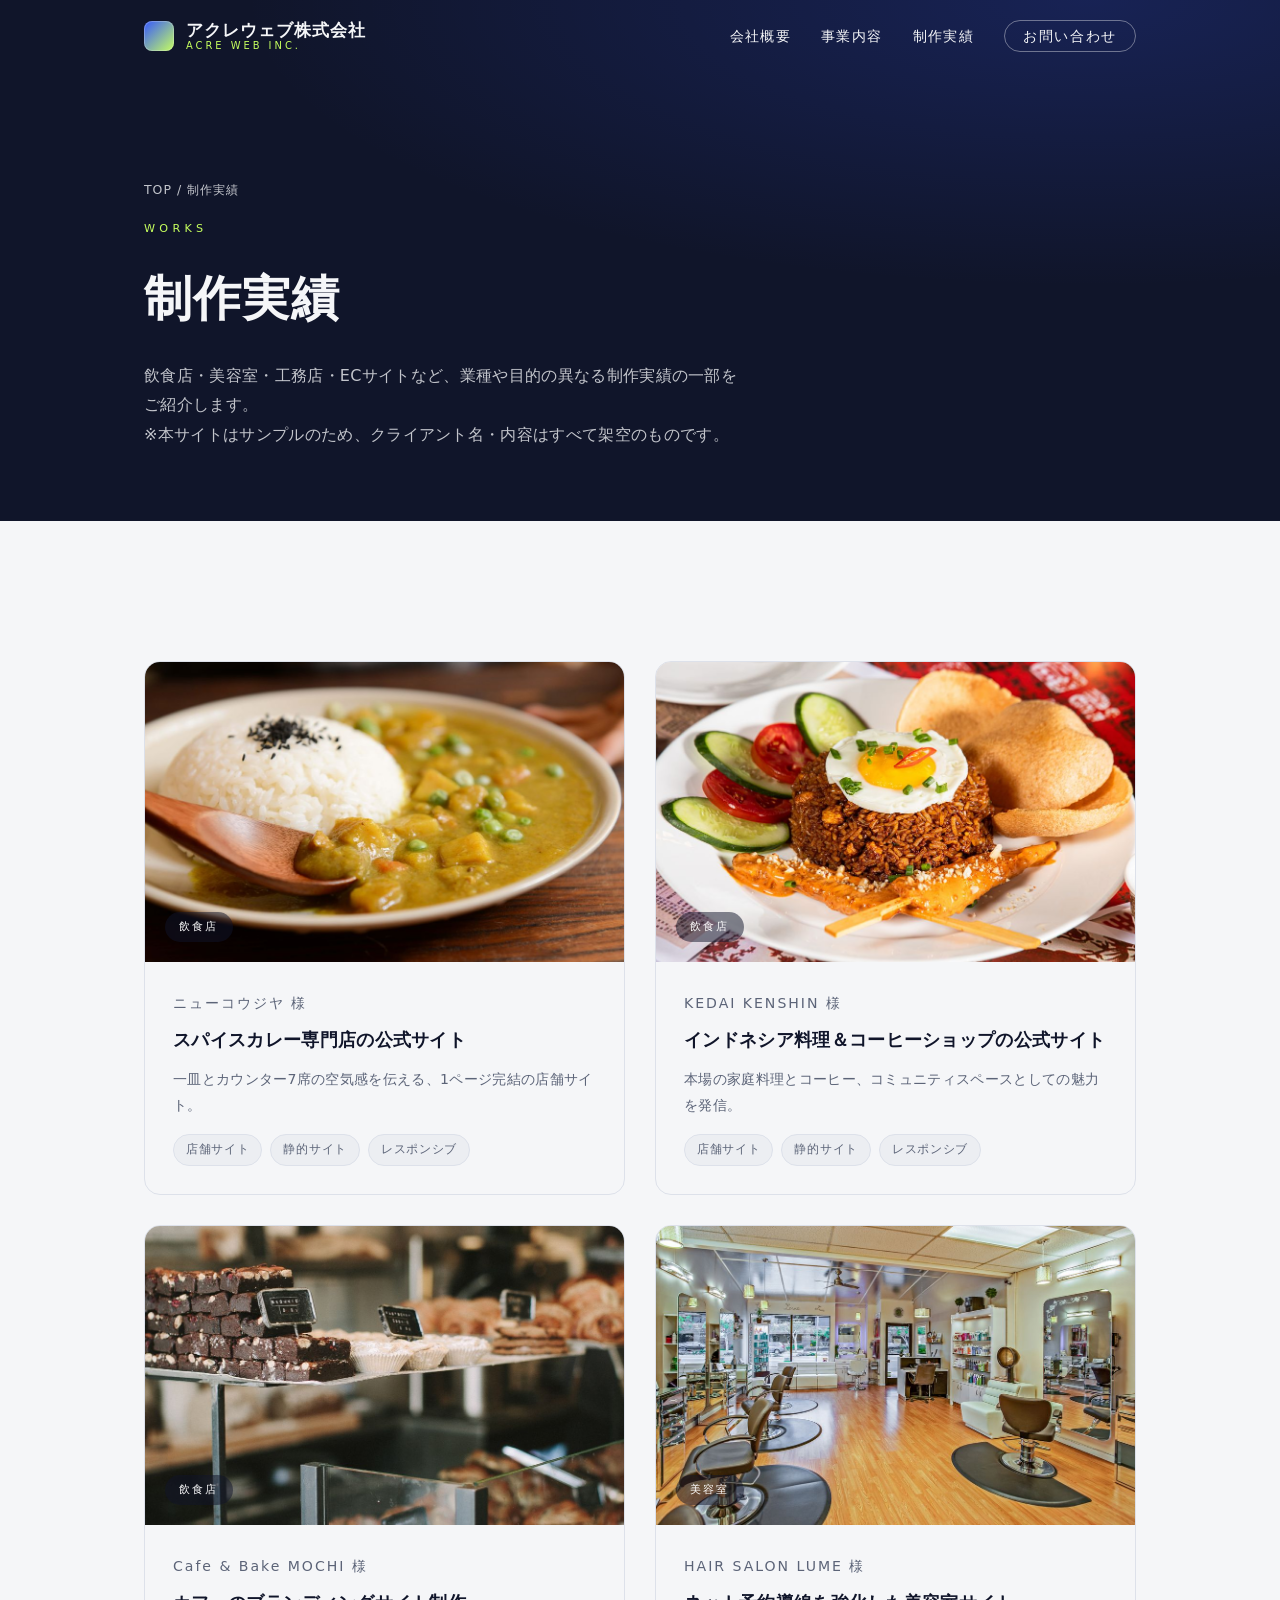
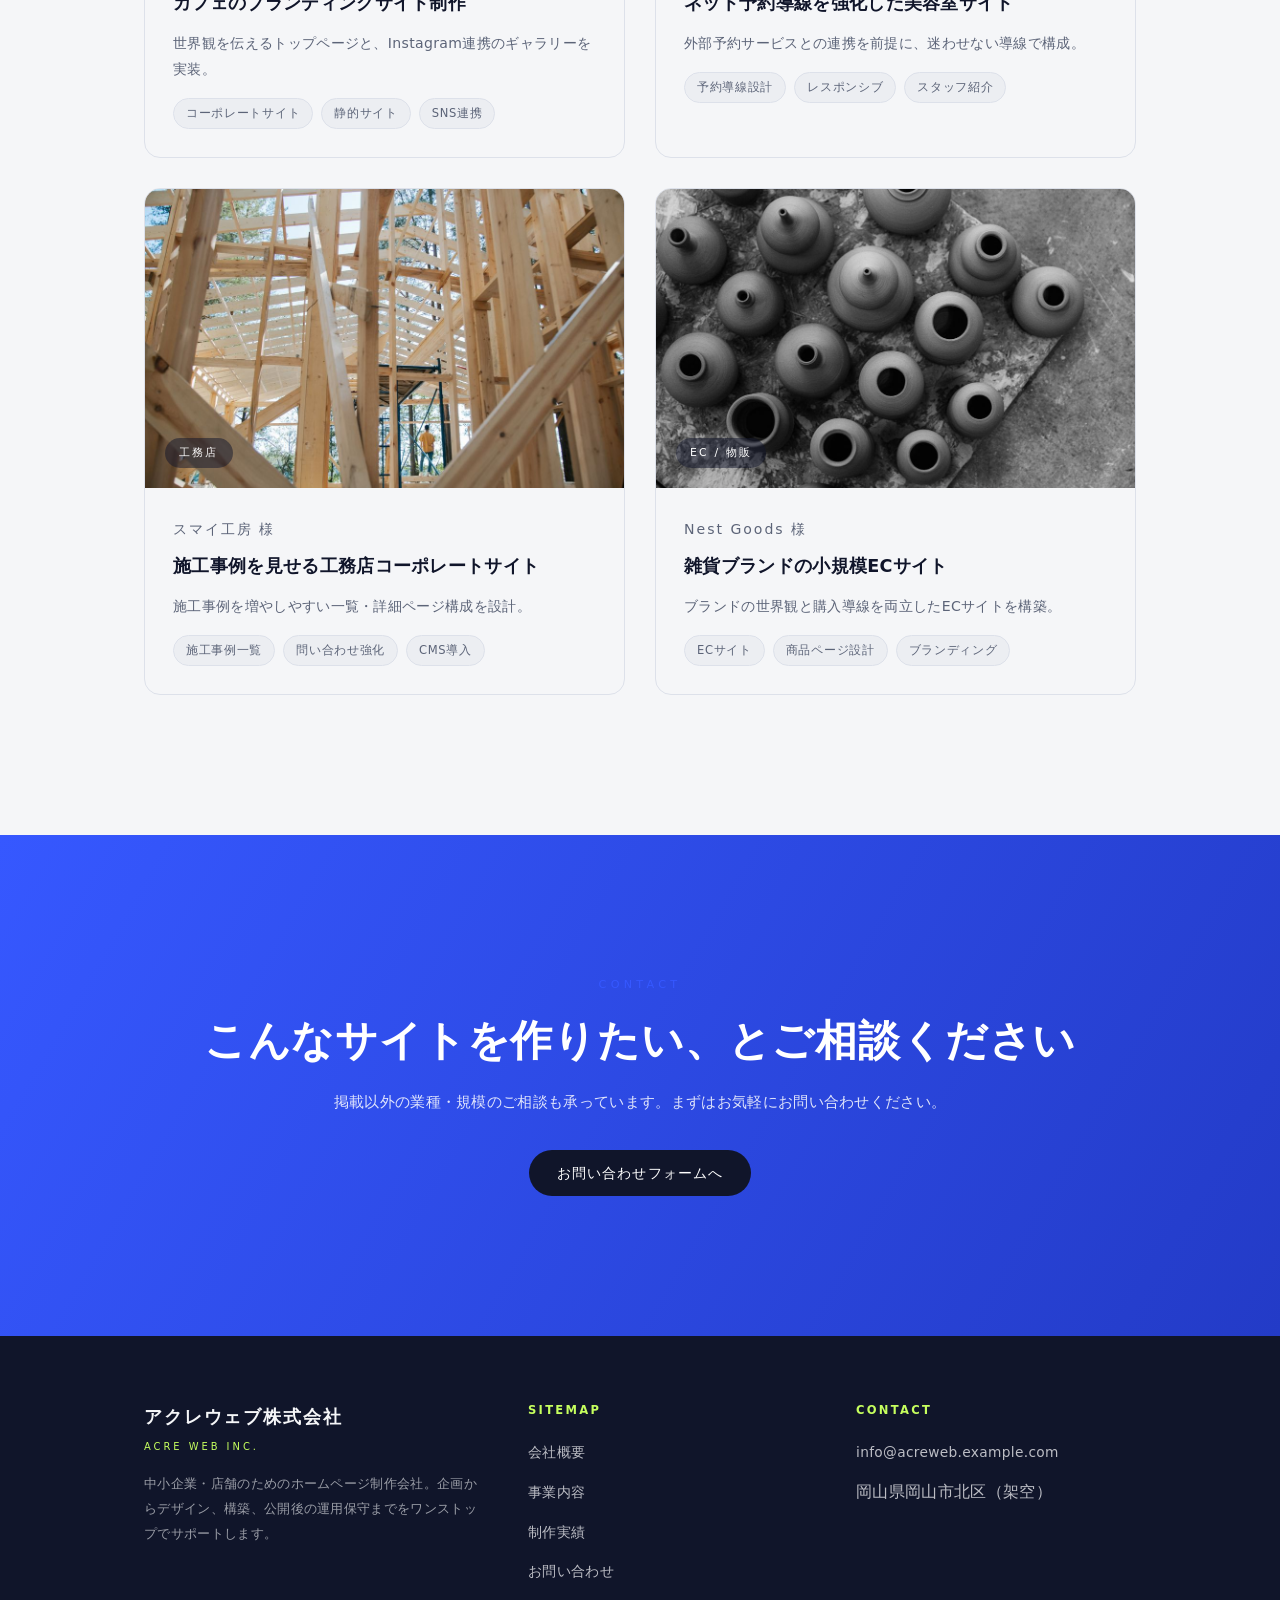
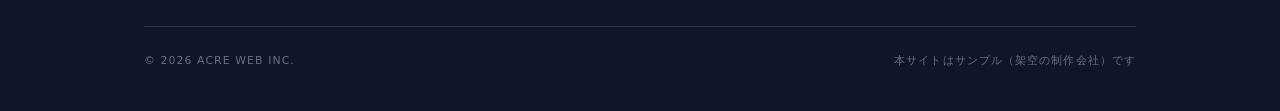
==== works/index.html @ d0eb72e1 "refactor: 制作会社サイトを直下に置き、飲食店サイトをサブディレクトリに整理 - ルートをアクレウェブ（ホームページ制作会社）のコーポレートサイトに変更 - ニューコウジヤのサイトを new-" ====
<!DOCTYPE html>
<html lang="ja">
<head>
<meta charset="UTF-8">
<meta name="viewport" content="width=device-width, initial-scale=1.0">
<title>制作実績 | アクレウェブ株式会社</title>
<meta name="description" content="アクレウェブ株式会社の制作実績一覧。飲食店・美容室・工務店・ECサイトなど、業種の異なるホームページ制作事例をご紹介します。">
<link rel="stylesheet" href="../assets/css/style.css">
</head>
<body>

<a class="skip-link" href="#main">本文へスキップ</a>

<header class="site-header" id="siteHeader">
  <div class="wrap header-inner">
    <a class="brand" href="../index.html">
      <span class="brand-mark" aria-hidden="true"></span>
      <span class="brand-text">
        <span class="brand-ja">アクレウェブ株式会社</span>
        <span class="brand-en">ACRE WEB INC.</span>
      </span>
    </a>

    <button class="nav-toggle" id="navToggle" aria-expanded="false" aria-controls="siteNav" aria-label="メニューを開く">
      <span class="nav-toggle-bar"></span>
    </button>

    <nav class="site-nav" id="siteNav" aria-label="グローバルナビゲーション">
      <ul>
        <li><a href="../about/index.html">会社概要</a></li>
        <li><a href="../services/index.html">事業内容</a></li>
        <li><a href="../works/index.html">制作実績</a></li>
        <li><a href="../contact/index.html" class="nav-cta">お問い合わせ</a></li>
      </ul>
    </nav>
  </div>
</header>

<main id="main">

  <div class="page-head">
    <div class="wrap">
      <p class="breadcrumb"><a href="../index.html">TOP</a> / 制作実績</p>
      <p class="section-en">Works</p>
      <h1>制作実績</h1>
      <p>飲食店・美容室・工務店・ECサイトなど、業種や目的の異なる制作実績の一部をご紹介します。<br>
      ※本サイトはサンプルのため、クライアント名・内容はすべて架空のものです。</p>
    </div>
  </div>

  <section class="section">
    <div class="wrap">
      <div class="works-grid">

        <a class="work-card" href="../new-kojiya/index.html">
          <div class="work-thumb work-thumb-kojiya"><span class="work-thumb-cat">飲食店</span></div>
          <div class="work-body">
            <p class="work-client">ニューコウジヤ 様</p>
            <h3>スパイスカレー専門店の公式サイト</h3>
            <p>一皿とカウンター7席の空気感を伝える、1ページ完結の店舗サイト。</p>
            <ul class="work-tags">
              <li>店舗サイト</li>
              <li>静的サイト</li>
              <li>レスポンシブ</li>
            </ul>
          </div>
        </a>

        <a class="work-card" href="../kedai-kenshin/index.html">
          <div class="work-thumb work-thumb-kenshin"><span class="work-thumb-cat">飲食店</span></div>
          <div class="work-body">
            <p class="work-client">KEDAI KENSHIN 様</p>
            <h3>インドネシア料理＆コーヒーショップの公式サイト</h3>
            <p>本場の家庭料理とコーヒー、コミュニティスペースとしての魅力を発信。</p>
            <ul class="work-tags">
              <li>店舗サイト</li>
              <li>静的サイト</li>
              <li>レスポンシブ</li>
            </ul>
          </div>
        </a>

        <a class="work-card" href="work-01/index.html">
          <div class="work-thumb work-thumb-01"><span class="work-thumb-cat">飲食店</span></div>
          <div class="work-body">
            <p class="work-client">Cafe &amp; Bake MOCHI 様</p>
            <h3>カフェのブランディングサイト制作</h3>
            <p>世界観を伝えるトップページと、Instagram連携のギャラリーを実装。</p>
            <ul class="work-tags">
              <li>コーポレートサイト</li>
              <li>静的サイト</li>
              <li>SNS連携</li>
            </ul>
          </div>
        </a>

        <a class="work-card" href="work-02/index.html">
          <div class="work-thumb work-thumb-02"><span class="work-thumb-cat">美容室</span></div>
          <div class="work-body">
            <p class="work-client">HAIR SALON LUME 様</p>
            <h3>ネット予約導線を強化した美容室サイト</h3>
            <p>外部予約サービスとの連携を前提に、迷わせない導線で構成。</p>
            <ul class="work-tags">
              <li>予約導線設計</li>
              <li>レスポンシブ</li>
              <li>スタッフ紹介</li>
            </ul>
          </div>
        </a>

        <a class="work-card" href="work-03/index.html">
          <div class="work-thumb work-thumb-03"><span class="work-thumb-cat">工務店</span></div>
          <div class="work-body">
            <p class="work-client">スマイ工房 様</p>
            <h3>施工事例を見せる工務店コーポレートサイト</h3>
            <p>施工事例を増やしやすい一覧・詳細ページ構成を設計。</p>
            <ul class="work-tags">
              <li>施工事例一覧</li>
              <li>問い合わせ強化</li>
              <li>CMS導入</li>
            </ul>
          </div>
        </a>

        <a class="work-card" href="work-04/index.html">
          <div class="work-thumb work-thumb-04"><span class="work-thumb-cat">EC / 物販</span></div>
          <div class="work-body">
            <p class="work-client">Nest Goods 様</p>
            <h3>雑貨ブランドの小規模ECサイト</h3>
            <p>ブランドの世界観と購入導線を両立したECサイトを構築。</p>
            <ul class="work-tags">
              <li>ECサイト</li>
              <li>商品ページ設計</li>
              <li>ブランディング</li>
            </ul>
          </div>
        </a>

      </div>
    </div>
  </section>

  <section class="section section-cta">
    <div class="wrap">
      <p class="section-en">Contact</p>
      <h2 class="section-title">こんなサイトを作りたい、とご相談ください</h2>
      <p class="section-sub">掲載以外の業種・規模のご相談も承っています。まずはお気軽にお問い合わせください。</p>
      <div class="hero-actions">
        <a class="btn btn-primary" href="../contact/index.html">お問い合わせフォームへ</a>
      </div>
    </div>
  </section>

</main>

<footer class="site-footer">
  <div class="wrap">
    <div class="footer-grid">
      <div class="footer-brand">
        <span class="brand-ja">アクレウェブ株式会社</span>
        <span class="brand-en">ACRE WEB INC.</span>
        <p>中小企業・店舗のためのホームページ制作会社。企画からデザイン、構築、公開後の運用保守までをワンストップでサポートします。</p>
      </div>
      <div class="footer-col">
        <h4>SITEMAP</h4>
        <ul>
          <li><a href="../about/index.html">会社概要</a></li>
          <li><a href="../services/index.html">事業内容</a></li>
          <li><a href="../works/index.html">制作実績</a></li>
          <li><a href="../contact/index.html">お問い合わせ</a></li>
        </ul>
      </div>
      <div class="footer-col">
        <h4>CONTACT</h4>
        <ul>
          <li><a href="mailto:info@acreweb.example.com">info@acreweb.example.com</a></li>
          <li>岡山県岡山市北区（架空）</li>
        </ul>
      </div>
    </div>
    <div class="footer-bottom">
      <span>&copy; <span id="year">2026</span> ACRE WEB INC.</span>
      <span>本サイトはサンプル（架空の制作会社）です</span>
    </div>
  </div>
</footer>

<script src="../assets/js/main.js"></script>
</body>
</html>
---- assets/css/style.css ----
/* =========================================================
   アクレウェブ株式会社 / ACRE WEB Inc.
   Corporate site stylesheet
   ========================================================= */

:root{
  --paper:       #f5f6f8;   /* warm off-white background        */
  --paper-deep:  #eceef2;   /* slightly deeper panel            */
  --navy:        #10152a;   /* near-black header / hero         */
  --navy-2:      #1a2140;
  --accent:      #3658ff;   /* primary accent blue              */
  --accent-deep: #233bc7;
  --lime:        #c6ff5e;   /* secondary accent (tag / highlight)*/
  --ink:         #1b2133;   /* body text                        */
  --ink-soft:    #5c6478;   /* muted text                       */
  --line:        #dde1ea;   /* hairlines on light               */
  --line-dark:   rgba(245,246,248,.14);

  --maxw: 1120px;
  --pad: clamp(20px, 5vw, 64px);

  --head: "Zen Kaku Gothic New", "Hiragino Kaku Gothic ProN", "Yu Gothic",
          "Meiryo", system-ui, sans-serif;
  --sans: "Zen Kaku Gothic New", "Hiragino Kaku Gothic ProN", "Yu Gothic",
          "Meiryo", system-ui, sans-serif;

  --ease: cubic-bezier(.22, 1, .36, 1);
}

/* ---------- reset ---------- */
*,*::before,*::after{ box-sizing:border-box; margin:0; padding:0; }
html{ scroll-behavior:smooth; -webkit-text-size-adjust:100%; scroll-padding-top:88px; }
@media (prefers-reduced-motion: reduce){
  html{ scroll-behavior:auto; }
  *,*::before,*::as{ animation-duration:.001ms !important; transition-duration:.001ms !important; }
}

body{
  font-family:var(--sans);
  color:var(--ink);
  background:var(--paper);
  line-height:1.85;
  font-size:16px;
  letter-spacing:.02em;
  -webkit-font-smoothing:antialiased;
  overflow-x:clip;
}

img,iframe{ max-width:100%; display:block; border:0; }
a{ color:inherit; text-decoration:none; }
strong{ font-weight:700; }
ul{ list-style:none; }

.wrap{ width:100%; max-width:var(--maxw); margin-inline:auto; padding-inline:var(--pad); }

.visually-hidden,
.skip-link{
  position:absolute; width:1px; height:1px; padding:0; margin:-1px;
  overflow:hidden; clip:rect(0 0 0 0); white-space:nowrap; border:0;
}
.skip-link:focus{
  position:fixed; top:12px; left:12px; width:auto; height:auto;
  clip:auto; z-index:200; background:var(--navy); color:var(--paper);
  padding:10px 16px; border-radius:6px;
}

:focus-visible{ outline:2px solid var(--accent); outline-offset:3px; border-radius:2px; }

/* =========================================================
   Header / Nav
   ========================================================= */
.site-header{
  position:fixed; inset:0 0 auto 0; z-index:100;
  background:transparent;
  transition:background .35s var(--ease), box-shadow .35s var(--ease);
}
.site-header.is-scrolled{
  background:rgba(16,21,42,.92);
  backdrop-filter:blur(8px);
  box-shadow:0 1px 0 var(--line-dark);
}
.header-inner{
  display:flex; align-items:center; justify-content:space-between;
  min-height:72px;
}

.brand{ display:flex; align-items:center; gap:12px; color:var(--paper); }
.brand-mark{
  width:30px; height:30px; border-radius:8px; flex:0 0 auto;
  background:linear-gradient(135deg, var(--accent) 0%, var(--lime) 100%);
  box-shadow:inset 0 0 0 1px rgba(245,246,248,.25);
}
.brand-text{ display:flex; flex-direction:column; line-height:1.15; }
.brand-ja{ font-family:var(--head); font-weight:700; font-size:1.05rem; letter-spacing:.06em; }
.brand-en{ font-size:.62rem; letter-spacing:.3em; color:var(--lime); }

.site-nav ul{ display:flex; align-items:center; gap:30px; }
.site-nav a{
  color:var(--paper); font-size:.86rem; letter-spacing:.1em; position:relative;
  padding-block:6px;
}
.site-nav a::after{
  content:""; position:absolute; left:0; right:100%; bottom:0; height:1px;
  background:var(--lime); transition:right .3s var(--ease);
}
.site-nav a:hover::after{ right:0; }
.site-nav .nav-cta{
  border:1px solid rgba(245,246,248,.4); border-radius:999px;
  padding:7px 18px; letter-spacing:.12em;
}
.site-nav .nav-cta::after{ display:none; }
.site-nav .nav-cta:hover{ background:var(--accent); color:var(--paper); border-color:var(--accent); }

.nav-toggle{
  display:none; width:44px; height:44px; border:0; background:transparent;
  cursor:pointer; position:relative;
}
.nav-toggle-bar,
.nav-toggle-bar::before,
.nav-toggle-bar::after{
  content:""; position:absolute; left:9px; width:26px; height:2px;
  background:var(--paper); transition:transform .3s var(--ease), opacity .2s;
}
.nav-toggle-bar{ top:21px; }
.nav-toggle-bar::before{ top:-8px; }
.nav-toggle-bar::after{ top:8px; }
.nav-toggle[aria-expanded="true"] .nav-toggle-bar{ background:transparent; }
.nav-toggle[aria-expanded="true"] .nav-toggle-bar::before{ transform:translateY(8px) rotate(45deg); }
.nav-toggle[aria-expanded="true"] .nav-toggle-bar::after{ transform:translateY(-8px) rotate(-45deg); }

/* =========================================================
   Buttons
   ========================================================= */
.btn{
  display:inline-flex; align-items:center; justify-content:center;
  gap:.5em; font-family:var(--sans); font-weight:500;
  font-size:.9rem; letter-spacing:.08em; line-height:1;
  padding:16px 28px; border-radius:999px; cursor:pointer;
  transition:transform .25s var(--ease), background .25s var(--ease), color .25s var(--ease), box-shadow .25s var(--ease);
}
.btn:hover{ transform:translateY(-2px); }
.btn-primary{ background:var(--accent); color:#fff; box-shadow:0 10px 24px -12px rgba(54,88,255,.7); }
.btn-primary:hover{ background:var(--accent-deep); }
.btn-ghost{ border:1px solid currentColor; color:var(--navy); }
.btn-ghost:hover{ background:var(--navy); color:var(--paper); }

/* =========================================================
   Hero (top page)
   ========================================================= */
.hero{
  position:relative; min-height:92svh; display:flex; align-items:center;
  background:
    radial-gradient(120% 90% at 85% 10%, rgba(54,88,255,.22), transparent 55%),
    radial-gradient(120% 100% at 0% 100%, rgba(198,255,94,.10), transparent 50%),
    var(--navy);
  color:var(--paper); overflow:hidden;
  padding-block:120px 90px;
}
.hero-inner{ position:relative; z-index:2; }
.hero-eyebrow{
  font-size:.72rem; letter-spacing:.4em; color:var(--lime);
  margin-bottom:26px;
}
.hero-title{
  font-family:var(--head); font-weight:700;
  font-size:clamp(2.4rem, 7vw, 4.4rem); line-height:1.4;
  letter-spacing:.02em; text-shadow:0 2px 30px rgba(0,0,0,.35);
}
.hero-title em{ font-style:normal; color:var(--lime); }
.hero-lead{
  margin-top:30px; max-width:34em; font-size:clamp(.95rem, 2.4vw, 1.06rem);
  color:rgba(245,246,248,.86);
}
.hero-actions{ display:flex; flex-wrap:wrap; gap:14px; margin-top:38px; }
.hero-actions .btn-ghost{ color:var(--paper); }

.hero-facts{
  display:flex; flex-wrap:wrap; gap:34px; margin-top:52px;
  padding-top:28px; border-top:1px solid var(--line-dark);
}
.hero-facts dt{ font-size:.66rem; letter-spacing:.28em; color:var(--lime); margin-bottom:6px; }
.hero-facts dd{ font-family:var(--head); font-size:1.4rem; letter-spacing:.02em; }
.hero-facts dd span{ font-size:.76rem; color:rgba(245,246,248,.6); }

/* decorative orbit */
.hero-orbit{
  position:absolute; right:-14vw; top:50%; translate:0 -50%;
  width:min(62vw, 640px); aspect-ratio:1; z-index:1; opacity:.9;
  animation:spin 70s linear infinite;
}
@keyframes spin{ to{ rotate:360deg; } }
.orbit-ring,.orbit-dot{ position:absolute; border-radius:50%; }
.orbit-ring{ inset:0; border:1px solid rgba(245,246,248,.12); }
.orbit-ring-1{ inset:4%;  border-color:rgba(54,88,255,.3); }
.orbit-ring-2{ inset:20%; border:2px dashed rgba(198,255,94,.2); }
.orbit-ring-3{ inset:36%; border-color:rgba(245,246,248,.08); background:radial-gradient(circle, rgba(54,88,255,.12), transparent 70%); }
.orbit-dot-a{ width:14%; height:14%; background:var(--accent); left:10%; top:44%; filter:blur(2px); opacity:.6; }
.orbit-dot-b{ width:10%; height:10%; background:var(--lime); right:18%; top:18%; filter:blur(2px); opacity:.6; }

/* page header (inner pages, no full hero) */
.page-head{
  position:relative; padding-block:160px 72px; background:var(--navy); color:var(--paper);
  background-image:radial-gradient(120% 100% at 85% 0%, rgba(54,88,255,.2), transparent 55%);
}
.page-head .section-en{ color:var(--lime); }
.page-head h1{
  font-family:var(--head); font-weight:700; font-size:clamp(1.9rem, 5vw, 3rem);
  letter-spacing:.02em; margin-top:10px;
}
.page-head p{ margin-top:18px; max-width:38em; color:rgba(245,246,248,.78); }
.breadcrumb{ font-size:.78rem; letter-spacing:.08em; color:rgba(245,246,248,.55); }
.breadcrumb a:hover{ color:var(--lime); }

/* =========================================================
   Sections (shared)
   ========================================================= */
.section{ padding-block:clamp(72px, 12vw, 140px); }
.section-head{ max-width:40em; margin-bottom:clamp(38px, 6vw, 64px); }
.section-en{
  font-size:.7rem; letter-spacing:.38em; color:var(--accent);
  text-transform:uppercase; margin-bottom:14px;
}
.section-title{
  font-family:var(--head); font-weight:700;
  font-size:clamp(1.6rem, 4.6vw, 2.6rem); line-height:1.5; letter-spacing:.02em;
  color:var(--navy);
}
.section-sub{ margin-top:16px; color:var(--ink-soft); font-size:.92rem; }
.section-sub a{ color:var(--accent); border-bottom:1px solid currentColor; }

/* ---------- Strength / concept cards ---------- */
.section-strength{ background:var(--paper); }
.strength-grid{
  display:grid; grid-template-columns:repeat(3, 1fr); gap:1px;
  background:var(--line); border:1px solid var(--line); border-radius:14px; overflow:hidden;
}
.strength-card{
  background:var(--paper); padding:clamp(26px, 4vw, 40px);
  transition:background .3s var(--ease);
}
.strength-card:hover{ background:var(--paper-deep); }
.strength-no{
  font-family:var(--head); font-size:.85rem; letter-spacing:.18em; color:var(--accent);
  display:block; margin-bottom:18px;
}
.strength-card h3{
  font-family:var(--head); font-weight:700; font-size:1.1rem; line-height:1.6;
  color:var(--navy); margin-bottom:12px;
}
.strength-card p{ font-size:.9rem; color:var(--ink-soft); }

/* ---------- Services summary (cards) ---------- */
.section-services{ background:var(--navy); color:var(--paper); }
.section-services .section-title{ color:var(--paper); }
.service-list{ display:grid; grid-template-columns:repeat(2, 1fr); gap:20px; }
.service-card{
  padding:clamp(24px, 3vw, 34px); border:1px solid var(--line-dark); border-radius:14px;
  transition:border-color .3s var(--ease), background .3s var(--ease);
}
.service-card:hover{ border-color:var(--accent); background:rgba(54,88,255,.08); }
.service-tag{
  display:inline-block; font-size:.68rem; letter-spacing:.2em; color:var(--lime);
  border:1px solid rgba(198,255,94,.4); border-radius:999px; padding:4px 12px; margin-bottom:16px;
}
.service-card h3{ font-family:var(--head); font-weight:700; font-size:1.15rem; margin-bottom:10px; }
.service-card p{ font-size:.88rem; color:rgba(245,246,248,.72); }

/* ---------- Works (cards / grid) ---------- */
.section-works{ background:var(--paper-deep); }
.works-grid{
  display:grid; grid-template-columns:repeat(2, 1fr); gap:clamp(20px, 3vw, 30px);
}
.work-card{
  display:block; background:var(--paper); border:1px solid var(--line); border-radius:16px;
  overflow:hidden; transition:transform .3s var(--ease), box-shadow .3s var(--ease);
}
.work-card:hover{ transform:translateY(-4px); box-shadow:0 30px 50px -30px rgba(16,21,42,.3); }
.work-thumb{
  aspect-ratio:16/10; position:relative; overflow:hidden;
  display:flex; align-items:flex-end; padding:20px;
}
.work-thumb::before{
  content:""; position:absolute; inset:0;
  background-size:cover; background-position:center;
}
.work-thumb-01::before{ background-image:url(../img/works/work-01.jpg); }
.work-thumb-02::before{ background-image:url(../img/works/work-02.jpg); }
.work-thumb-03::before{ background-image:url(../img/works/work-03.jpg); }
.work-thumb-04::before{ background-image:url(../img/works/work-04.jpg); }
.work-thumb-kojiya::before{ background-image:url(../img/works/kojiya.jpg); }
.work-thumb-kenshin::before{ background-image:url(../img/works/kenshin.jpg); }
.work-thumb-cat{
  position:relative; z-index:1; font-size:.68rem; letter-spacing:.2em; color:#fff;
  background:rgba(16,21,42,.5); border-radius:999px; padding:5px 14px;
}
.work-body{ padding:clamp(20px, 3vw, 28px); }
.work-client{ font-size:.72rem; letter-spacing:.14em; color:var(--accent); margin-bottom:8px; }
.work-body h3{ font-family:var(--head); font-weight:700; font-size:1.1rem; color:var(--navy); margin-bottom:10px; }
.work-body p{ font-size:.88rem; color:var(--ink-soft); }
.work-tags{ display:flex; flex-wrap:wrap; gap:8px; margin-top:16px; }
.work-tags li{
  font-size:.72rem; letter-spacing:.06em; color:var(--ink-soft);
  background:var(--paper-deep); border:1px solid var(--line); border-radius:999px; padding:4px 12px;
}
.works-more{ margin-top:clamp(36px, 5vw, 56px); text-align:center; }

/* ---------- Work detail page ---------- */
.work-hero{
  aspect-ratio:21/9; border-radius:18px; overflow:hidden; position:relative;
  margin-top:-80px; margin-bottom:clamp(40px, 6vw, 64px);
  box-shadow:0 40px 70px -40px rgba(16,21,42,.45);
}
.work-detail-grid{
  display:grid; grid-template-columns:1.6fr 1fr; gap:clamp(32px, 5vw, 64px); align-items:start;
}
.work-detail-body h2{
  font-family:var(--head); font-weight:700; font-size:1.3rem; color:var(--navy);
  margin:36px 0 14px;
}
.work-detail-body h2:first-child{ margin-top:0; }
.work-detail-body p{ color:var(--ink-soft); font-size:.95rem; }
.work-detail-body ul{ display:grid; gap:10px; margin-top:10px; }
.work-detail-body ul li{
  position:relative; padding-left:22px; font-size:.9rem; color:var(--ink-soft);
}
.work-detail-body ul li::before{
  content:""; position:absolute; left:0; top:.65em; width:8px; height:8px;
  background:var(--accent); border-radius:2px; rotate:45deg;
}
.work-spec{
  background:var(--paper); border:1px solid var(--line); border-radius:14px;
  padding:clamp(24px, 3vw, 30px); position:sticky; top:104px;
}
.work-spec dl{ display:grid; gap:18px; }
.work-spec .spec-row dt{ font-size:.68rem; letter-spacing:.2em; color:var(--accent); margin-bottom:6px; }
.work-spec .spec-row dd{ font-size:.92rem; color:var(--navy); }
.work-nav{
  display:flex; justify-content:space-between; gap:16px; margin-top:clamp(48px, 6vw, 72px);
  padding-top:28px; border-top:1px solid var(--line);
}
.work-nav a{ font-size:.85rem; letter-spacing:.06em; color:var(--accent); }
.work-nav a:hover{ border-bottom:1px solid currentColor; }

/* ---------- CTA band ---------- */
.section-cta{
  background:linear-gradient(120deg, var(--accent), var(--accent-deep)); color:#fff; text-align:center;
}
.section-cta .section-title{ color:#fff; }
.section-cta .section-sub{ color:rgba(255,255,255,.85); margin-inline:auto; }
.section-cta .hero-actions{ justify-content:center; margin-top:34px; }
.section-cta .btn-ghost{ color:#fff; }
.section-cta .btn-primary{ background:var(--navy); box-shadow:none; }
.section-cta .btn-primary:hover{ background:#000; }

/* ---------- About page ---------- */
.about-grid{ display:grid; grid-template-columns:1fr 1fr; gap:clamp(32px, 5vw, 64px); align-items:start; }
.about-grid h2{ font-family:var(--head); font-weight:700; font-size:1.3rem; color:var(--navy); margin-bottom:16px; }
.about-grid p{ color:var(--ink-soft); font-size:.94rem; }

.company-table dl{ border-top:1px solid var(--line); }
.info-row{
  display:grid; grid-template-columns:180px 1fr; gap:20px;
  padding:22px 4px; border-bottom:1px solid var(--line);
}
.info-row dt{
  font-family:var(--head); font-weight:700; color:var(--navy);
  letter-spacing:.06em; font-size:.95rem;
}
.info-row dd{ color:var(--ink); font-size:.94rem; }
.info-row dd a{ color:var(--accent); border-bottom:1px solid currentColor; }

.history-list{ display:grid; gap:0; border-top:1px solid var(--line); }
.history-row{
  display:grid; grid-template-columns:120px 1fr; gap:20px;
  padding:18px 4px; border-bottom:1px solid var(--line); font-size:.9rem;
}
.history-row dt{ font-family:var(--head); color:var(--accent); letter-spacing:.04em; }
.history-row dd{ color:var(--ink-soft); }

/* ---------- Services page ---------- */
.service-detail{
  display:grid; grid-template-columns:.5fr 1fr; gap:clamp(24px, 4vw, 48px);
  padding-block:clamp(36px, 5vw, 52px); border-bottom:1px solid var(--line);
}
.service-detail:last-child{ border-bottom:0; }
.service-detail-no{ font-family:var(--head); font-size:2.4rem; color:var(--line); font-weight:700; }
.service-detail h3{ font-family:var(--head); font-weight:700; font-size:1.3rem; color:var(--navy); margin-bottom:14px; }
.service-detail p{ color:var(--ink-soft); font-size:.94rem; margin-bottom:16px; }
.service-detail ul{ display:grid; gap:10px; }
.service-detail ul li{ position:relative; padding-left:22px; font-size:.88rem; color:var(--ink-soft); }
.service-detail ul li::before{
  content:""; position:absolute; left:0; top:.65em; width:8px; height:8px;
  background:var(--accent); border-radius:2px; rotate:45deg;
}

/* ---------- Flow (process steps) ---------- */
.flow-list{ display:grid; gap:1px; background:var(--line); border:1px solid var(--line); border-radius:14px; overflow:hidden; }
.flow-row{ display:grid; grid-template-columns:72px 1fr; gap:20px; background:var(--paper); padding:clamp(22px, 3vw, 30px); }
.flow-step{ font-family:var(--head); font-weight:700; font-size:1.6rem; color:var(--accent); }
.flow-row h3{ font-family:var(--head); font-weight:700; font-size:1.02rem; color:var(--navy); margin-bottom:6px; }
.flow-row p{ font-size:.88rem; color:var(--ink-soft); }

/* ---------- Contact ---------- */
.contact-grid{ display:grid; grid-template-columns:1fr 1fr; gap:clamp(32px, 5vw, 64px); align-items:start; }
.contact-form{ display:grid; gap:20px; }
.form-row label{ display:block; font-size:.82rem; letter-spacing:.06em; color:var(--navy); margin-bottom:8px; font-weight:700; }
.form-row input,
.form-row select,
.form-row textarea{
  width:100%; font:inherit; color:var(--ink); background:var(--paper);
  border:1px solid var(--line); border-radius:8px; padding:13px 14px;
  transition:border-color .2s var(--ease);
}
.form-row input:focus,
.form-row select:focus,
.form-row textarea:focus{ outline:none; border-color:var(--accent); }
.form-row textarea{ resize:vertical; min-height:140px; }
.form-required{ color:#e0455a; font-size:.72rem; margin-left:6px; }
.contact-note{ margin-top:4px; font-size:.78rem; color:var(--ink-soft); }
.contact-channels{ display:grid; gap:24px; }
.channel-card{ background:var(--paper); border:1px solid var(--line); border-radius:14px; padding:clamp(22px, 3vw, 28px); }
.channel-card h3{ font-family:var(--head); font-weight:700; font-size:1rem; color:var(--navy); margin-bottom:8px; }
.channel-card p{ font-size:.88rem; color:var(--ink-soft); }
.channel-card a{ color:var(--accent); border-bottom:1px solid currentColor; }

/* =========================================================
   Footer
   ========================================================= */
.site-footer{ background:var(--navy); color:rgba(245,246,248,.75); padding-block:64px 40px; }
.footer-grid{
  display:grid; grid-template-columns:1.2fr 1fr 1fr; gap:clamp(28px, 5vw, 48px);
  padding-bottom:40px; border-bottom:1px solid var(--line-dark);
}
.footer-brand .brand-ja{ font-family:var(--head); font-weight:700; font-size:1.15rem; letter-spacing:.1em; color:var(--paper); }
.footer-brand .brand-en{ font-size:.62rem; letter-spacing:.3em; color:var(--lime); margin-top:4px; display:block; }
.footer-brand p{ margin-top:16px; font-size:.84rem; color:rgba(245,246,248,.6); max-width:28em; }
.footer-col h4{ font-size:.72rem; letter-spacing:.2em; color:var(--lime); margin-bottom:16px; }
.footer-col ul{ display:grid; gap:10px; }
.footer-col a{ font-size:.86rem; }
.footer-col a:hover{ color:var(--lime); }
.footer-bottom{
  display:flex; flex-wrap:wrap; justify-content:space-between; gap:10px;
  padding-top:24px; font-size:.68rem; letter-spacing:.1em; color:rgba(245,246,248,.4);
}

/* =========================================================
   Reveal on scroll
   ========================================================= */
.reveal{ opacity:0; transform:translateY(24px); transition:opacity .7s var(--ease), transform .7s var(--ease); }
.reveal.is-visible{ opacity:1; transform:none; }
@media (prefers-reduced-motion: reduce){
  .reveal{ opacity:1; transform:none; }
}

/* =========================================================
   Responsive
   ========================================================= */
@media (max-width: 860px){
  .nav-toggle{ display:block; z-index:120; }
  .site-nav{
    position:fixed; inset:0 0 0 auto; width:min(80vw, 320px);
    background:var(--navy-2); padding:100px 32px 40px;
    transform:translateX(100%); transition:transform .4s var(--ease);
    box-shadow:-20px 0 60px -30px rgba(0,0,0,.8);
  }
  .site-nav.is-open{ transform:none; }
  .site-nav ul{ flex-direction:column; align-items:flex-start; gap:22px; }
  .site-nav a{ font-size:1rem; }
  body.nav-open{ overflow:hidden; }

  .strength-grid{ grid-template-columns:1fr; }
  .service-list{ grid-template-columns:1fr; }
  .works-grid{ grid-template-columns:1fr; }
  .work-detail-grid{ grid-template-columns:1fr; }
  .work-spec{ position:static; }
  .about-grid{ grid-template-columns:1fr; }
  .contact-grid{ grid-template-columns:1fr; }
  .footer-grid{ grid-template-columns:1fr; gap:28px; }
  .service-detail{ grid-template-columns:1fr; }
}

@media (max-width: 560px){
  body{ font-size:15px; }
  .info-row{ grid-template-columns:1fr; gap:4px; padding:18px 4px; }
  .info-row dt{ color:var(--accent); }
  .history-row{ grid-template-columns:1fr; gap:4px; }
  .hero-facts{ gap:22px; }
  .hero-facts > div{ min-width:40%; }
  .work-hero{ margin-top:-40px; }
}
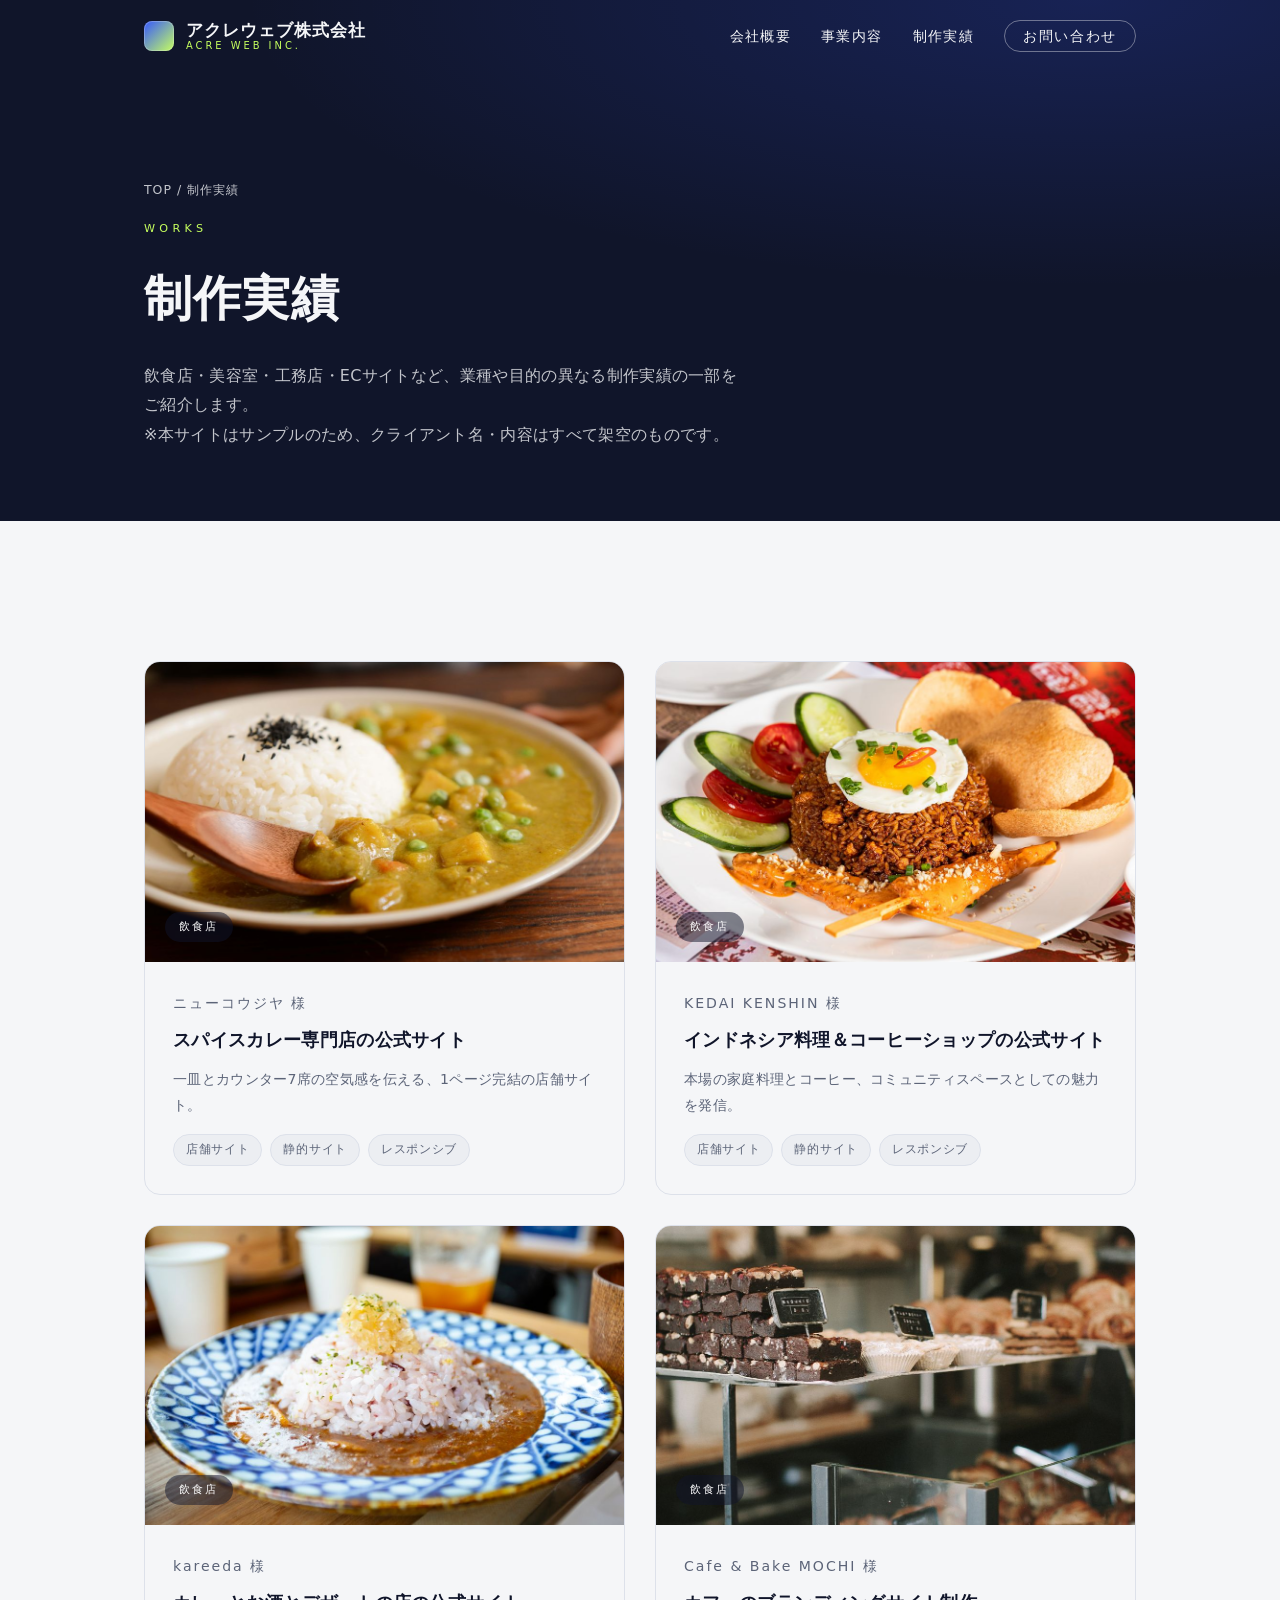
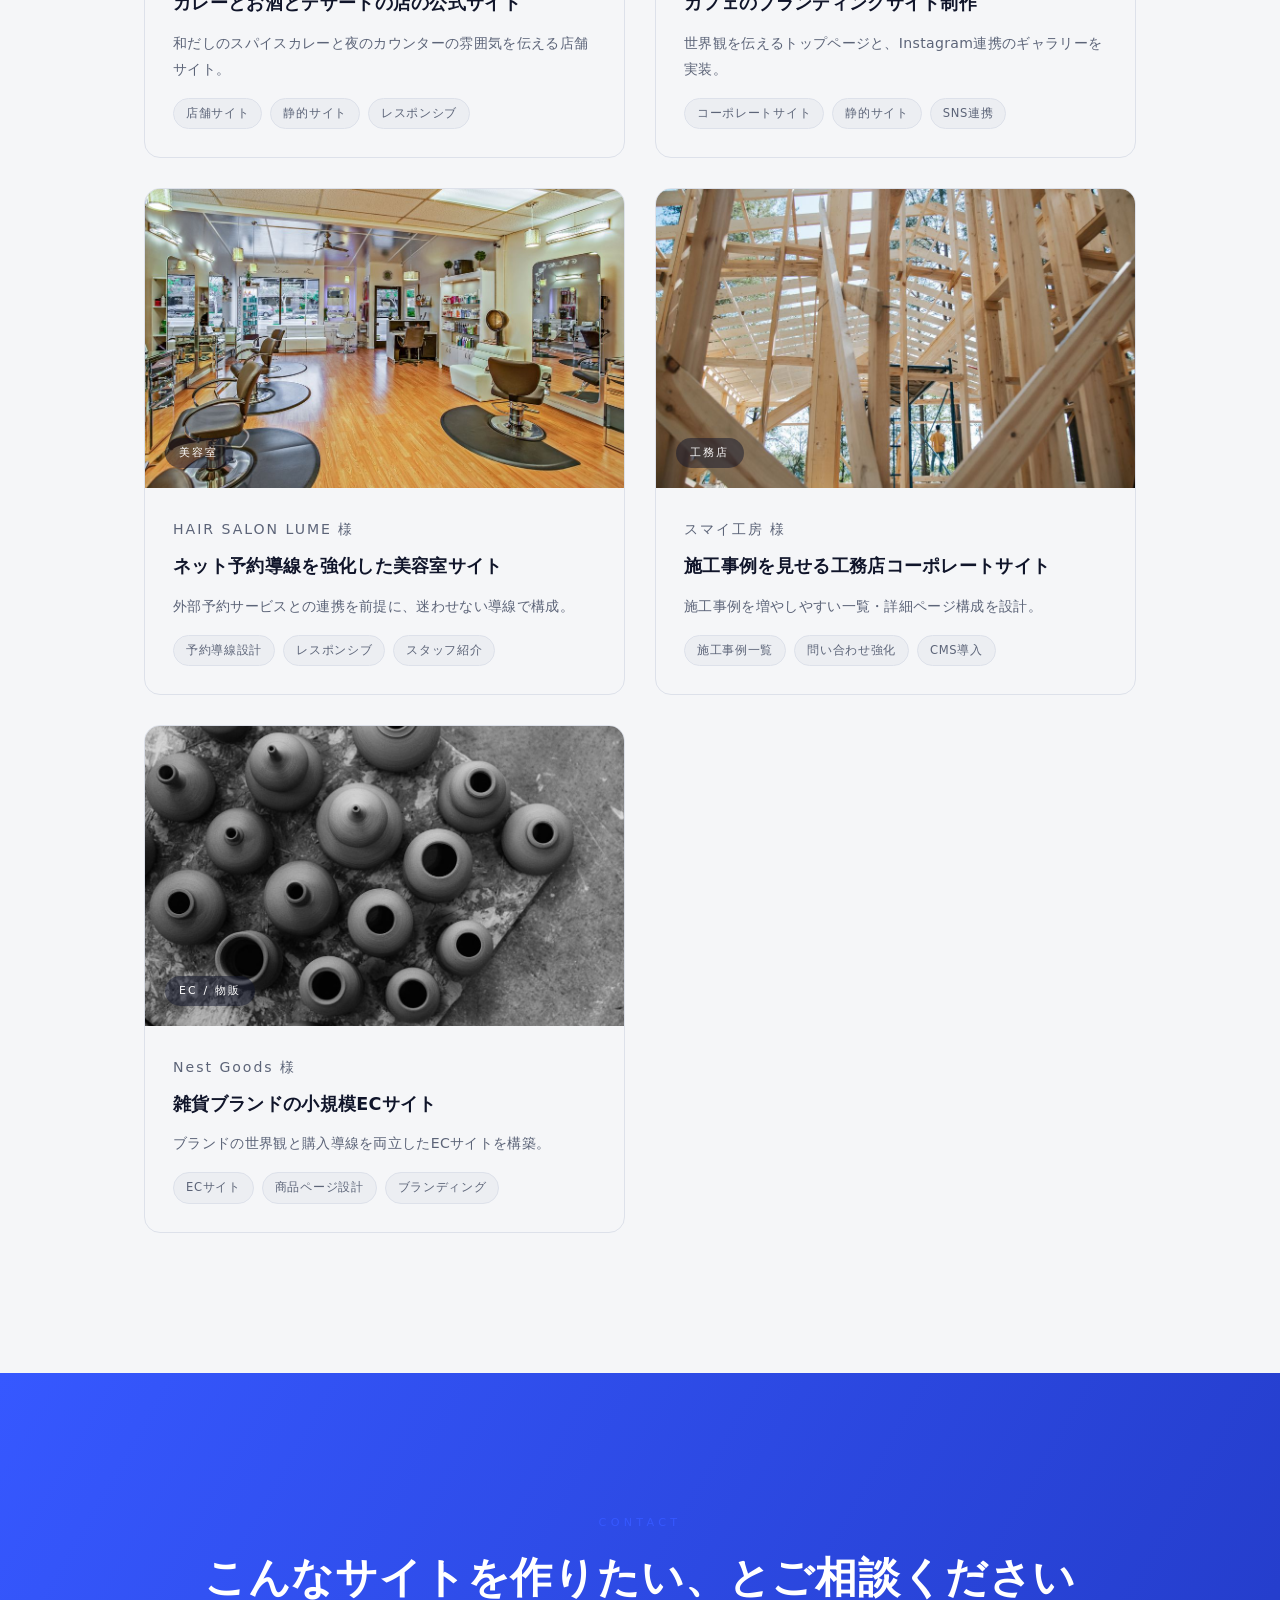
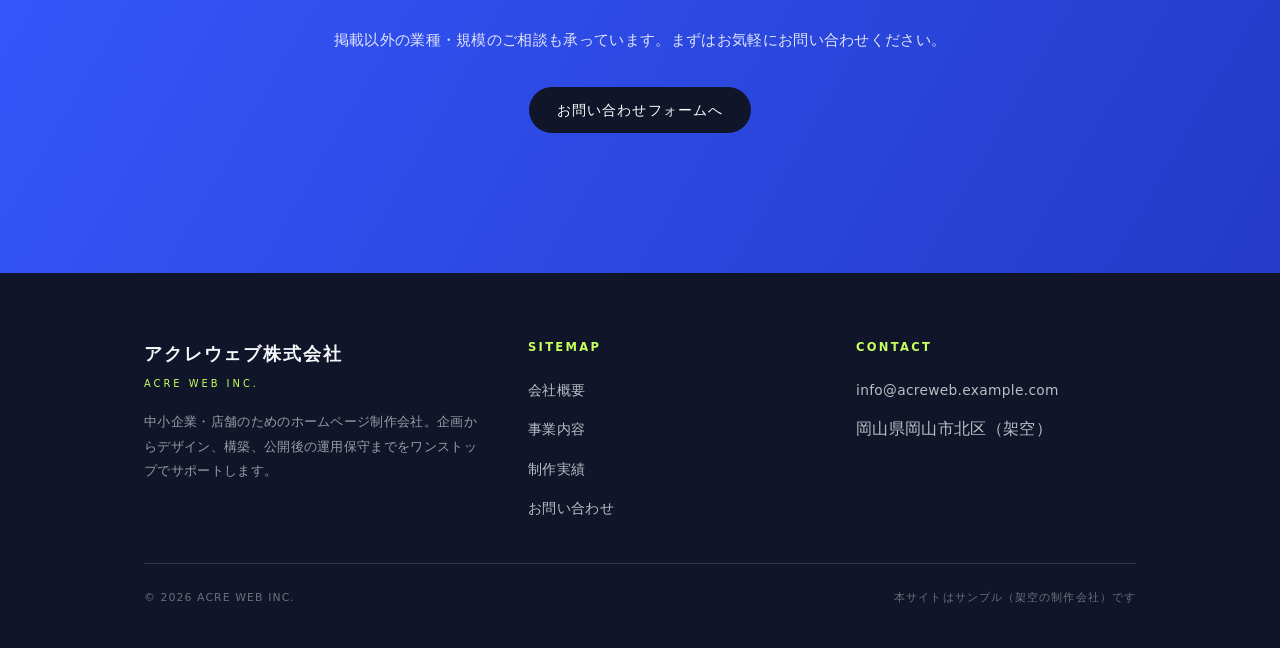
==== commit 6f72eeb2: "feat: kareeda（カレエダ）の店舗サイトを追加 - kareeda/ に1ページ完結の店舗サイトを追加（和だしスパイスカレー・お酒・デザート） - 制作実績一覧とトップの実績抜粋に kare" ====
--- a/works/index.html
+++ b/works/index.html
@@ -80,6 +80,20 @@
           </div>
         </a>
 
+        <a class="work-card" href="../kareeda/index.html">
+          <div class="work-thumb work-thumb-kareeda"><span class="work-thumb-cat">飲食店</span></div>
+          <div class="work-body">
+            <p class="work-client">kareeda 様</p>
+            <h3>カレーとお酒とデザートの店の公式サイト</h3>
+            <p>和だしのスパイスカレーと夜のカウンターの雰囲気を伝える店舗サイト。</p>
+            <ul class="work-tags">
+              <li>店舗サイト</li>
+              <li>静的サイト</li>
+              <li>レスポンシブ</li>
+            </ul>
+          </div>
+        </a>
+
         <a class="work-card" href="work-01/index.html">
           <div class="work-thumb work-thumb-01"><span class="work-thumb-cat">飲食店</span></div>
           <div class="work-body">
--- a/assets/css/style.css
+++ b/assets/css/style.css
@@ -289,6 +289,7 @@
 .work-thumb-04::before{ background-image:url(../img/works/work-04.jpg); }
 .work-thumb-kojiya::before{ background-image:url(../img/works/kojiya.jpg); }
 .work-thumb-kenshin::before{ background-image:url(../img/works/kenshin.jpg); }
+.work-thumb-kareeda::before{ background-image:url(../img/works/kareeda.jpg); }
 .work-thumb-cat{
   position:relative; z-index:1; font-size:.68rem; letter-spacing:.2em; color:#fff;
   background:rgba(16,21,42,.5); border-radius:999px; padding:5px 14px;
